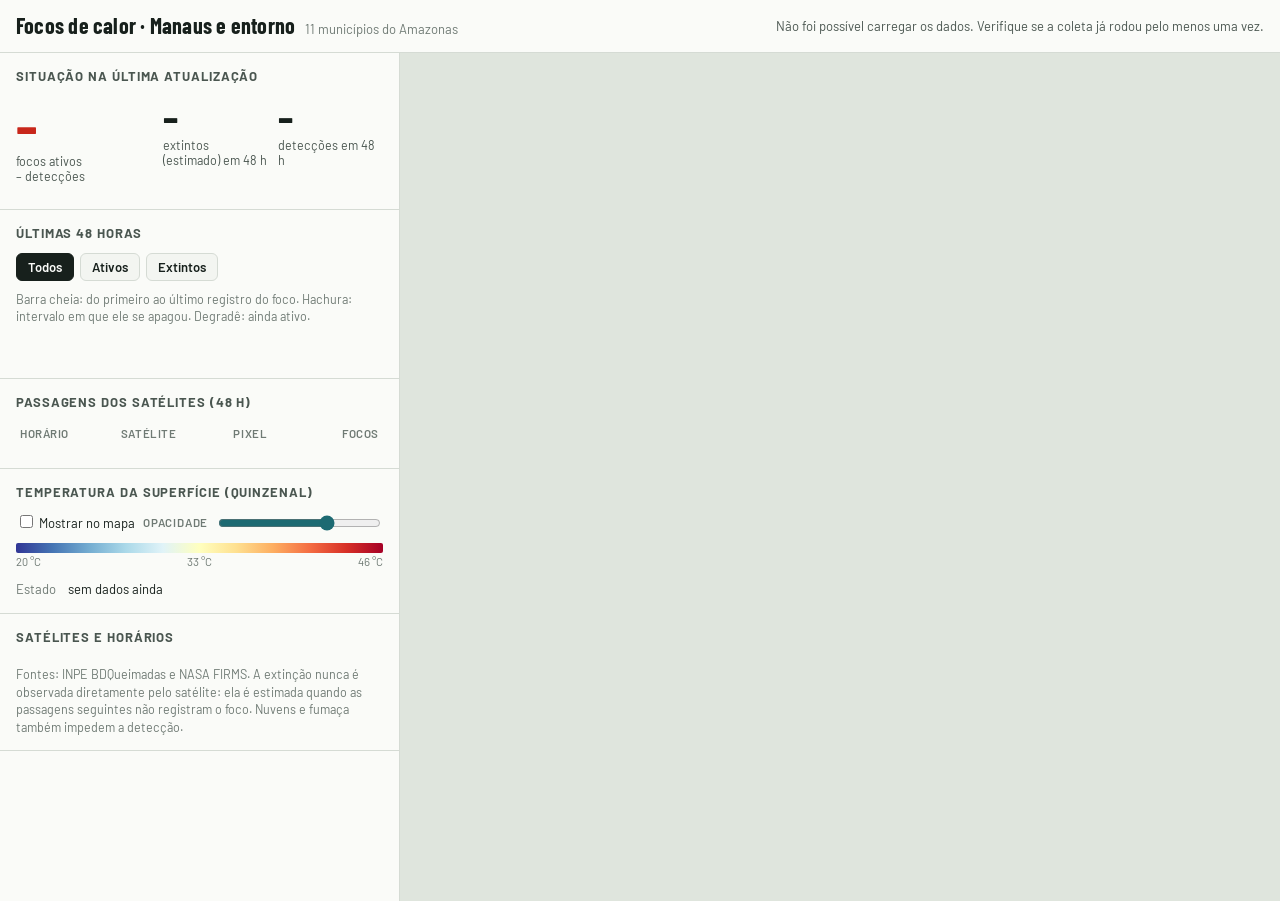
==== docs/index.html @ 89aef2ba "dados do site adicionados" ====
<!DOCTYPE html>
<html lang="pt-BR">
<head>
<meta charset="utf-8">
<meta name="viewport" content="width=device-width, initial-scale=1, viewport-fit=cover">
<title>Focos de Calor Manaus</title>
<meta name="description" content="Focos de calor ativos e das últimas 48 horas em Manaus e mais 10 municípios do Amazonas, com temperatura de superfície quinzenal.">
<link rel="preconnect" href="https://fonts.googleapis.com">
<link rel="preconnect" href="https://fonts.gstatic.com" crossorigin>
<link rel="stylesheet" href="https://fonts.googleapis.com/css2?family=Barlow:wght@400;500;600;700&family=Barlow+Condensed:wght@600;700&family=IBM+Plex+Mono:wght@400;500&display=swap">
<link rel="stylesheet" href="vendor/leaflet.css">
<link rel="stylesheet" href="style.css">
</head>
<body>
<header class="topo">
  <div class="marca">
    <h1>Focos de calor · Manaus e entorno</h1>
    <span>11 municípios do Amazonas</span>
  </div>
  <div class="atualiz" id="atualiz"><span>Carregando dados…</span></div>
</header>
<div class="aviso" id="aviso" hidden></div>

<main class="painel-app">
  <aside class="lateral">
    <section class="bloco" aria-labelledby="t-agora">
      <h2 id="t-agora">Situação na última atualização</h2>
      <div class="contadores">
        <div class="contador principal"><b id="n-ativos">–</b><small>focos ativos<br><span id="n-det-ativas">–</span> detecções</small></div>
        <div class="contador"><b id="n-extintos">–</b><small>extintos (estimado) em 48 h</small></div>
        <div class="contador"><b id="n-det">–</b><small>detecções em 48 h</small></div>
      </div>
      <div class="munis" id="munis"></div>
    </section>

    <section class="bloco" aria-labelledby="t-linha">
      <h2 id="t-linha">Últimas 48 horas</h2>
      <div class="filtros" role="group" aria-label="Filtrar focos">
        <button type="button" id="f-todos" data-filtro="todos" aria-pressed="true">Todos</button>
        <button type="button" id="f-ativos" data-filtro="ativo" aria-pressed="false">Ativos</button>
        <button type="button" id="f-extintos" data-filtro="extinto_estimado" aria-pressed="false">Extintos</button>
      </div>
      <p class="nota">Barra cheia: do primeiro ao último registro do foco. Hachura: intervalo em que ele se apagou. Degradê: ainda ativo.</p>
      <div class="eixo" id="eixo"></div>
      <div class="eventos" id="eventos"></div>
    </section>

    <section class="bloco" aria-labelledby="t-pass">
      <h2 id="t-pass">Passagens dos satélites (48 h)</h2>
      <div class="tabela-rolagem">
        <table class="passagens">
          <thead><tr><th>Horário</th><th>Satélite</th><th>Pixel</th><th>Focos</th></tr></thead>
          <tbody id="passagens"></tbody>
        </table>
      </div>
      <p class="nota" id="nota-goes"></p>
    </section>

    <section class="bloco" aria-labelledby="t-lst">
      <h2 id="t-lst">Temperatura da superfície (quinzenal)</h2>
      <div class="controle">
        <label><input type="checkbox" id="lst-ligado"> Mostrar no mapa</label>
        <label for="lst-opac" class="rotulo">Opacidade</label>
        <input type="range" id="lst-opac" min="0.2" max="1" step="0.05" value="0.75">
      </div>
      <div>
        <div class="gradiente"></div>
        <div class="escala" id="lst-escala"><span>20 °C</span><span>33 °C</span><span>46 °C</span></div>
      </div>
      <dl class="ficha" id="lst-ficha"><dt>Estado</dt><dd>sem dados ainda</dd></dl>
    </section>

    <section class="bloco" aria-labelledby="t-sat">
      <h2 id="t-sat">Satélites e horários</h2>
      <dl class="ficha" id="sat-ficha"></dl>
      <p class="nota">Fontes: INPE BDQueimadas e NASA FIRMS. A extinção nunca é observada diretamente pelo satélite: ela é estimada quando as passagens seguintes não registram o foco. Nuvens e fumaça também impedem a detecção.</p>
    </section>
  </aside>
  <div id="mapa" role="region" aria-label="Mapa dos focos"></div>
</main>

<script src="vendor/leaflet.js"></script>
<script src="comum.js"></script>
<script src="app.js"></script>
</body>
</html>
---- docs/vendor/leaflet.css ----
/* required styles */

.leaflet-pane,
.leaflet-tile,
.leaflet-marker-icon,
.leaflet-marker-shadow,
.leaflet-tile-container,
.leaflet-pane > svg,
.leaflet-pane > canvas,
.leaflet-zoom-box,
.leaflet-image-layer,
.leaflet-layer {
	position: absolute;
	left: 0;
	top: 0;
	}
.leaflet-container {
	overflow: hidden;
	}
.leaflet-tile,
.leaflet-marker-icon,
.leaflet-marker-shadow {
	-webkit-user-select: none;
	   -moz-user-select: none;
	        user-select: none;
	  -webkit-user-drag: none;
	}
/* Prevents IE11 from highlighting tiles in blue */
.leaflet-tile::selection {
	background: transparent;
}
/* Safari renders non-retina tile on retina better with this, but Chrome is worse */
.leaflet-safari .leaflet-tile {
	image-rendering: -webkit-optimize-contrast;
	}
/* hack that prevents hw layers "stretching" when loading new tiles */
.leaflet-safari .leaflet-tile-container {
	width: 1600px;
	height: 1600px;
	-webkit-transform-origin: 0 0;
	}
.leaflet-marker-icon,
.leaflet-marker-shadow {
	display: block;
	}
/* .leaflet-container svg: reset svg max-width decleration shipped in Joomla! (joomla.org) 3.x */
/* .leaflet-container img: map is broken in FF if you have max-width: 100% on tiles */
.leaflet-container .leaflet-overlay-pane svg {
	max-width: none !important;
	max-height: none !important;
	}
.leaflet-container .leaflet-marker-pane img,
.leaflet-container .leaflet-shadow-pane img,
.leaflet-container .leaflet-tile-pane img,
.leaflet-container img.leaflet-image-layer,
.leaflet-container .leaflet-tile {
	max-width: none !important;
	max-height: none !important;
	width: auto;
	padding: 0;
	}

.leaflet-container img.leaflet-tile {
	/* See: https://bugs.chromium.org/p/chromium/issues/detail?id=600120 */
	mix-blend-mode: plus-lighter;
}

.leaflet-container.leaflet-touch-zoom {
	-ms-touch-action: pan-x pan-y;
	touch-action: pan-x pan-y;
	}
.leaflet-container.leaflet-touch-drag {
	-ms-touch-action: pinch-zoom;
	/* Fallback for FF which doesn't support pinch-zoom */
	touch-action: none;
	touch-action: pinch-zoom;
}
.leaflet-container.leaflet-touch-drag.leaflet-touch-zoom {
	-ms-touch-action: none;
	touch-action: none;
}
.leaflet-container {
	-webkit-tap-highlight-color: transparent;
}
.leaflet-container a {
	-webkit-tap-highlight-color: rgba(51, 181, 229, 0.4);
}
.leaflet-tile {
	filter: inherit;
	visibility: hidden;
	}
.leaflet-tile-loaded {
	visibility: inherit;
	}
.leaflet-zoom-box {
	width: 0;
	height: 0;
	-moz-box-sizing: border-box;
	     box-sizing: border-box;
	z-index: 800;
	}
/* workaround for https://bugzilla.mozilla.org/show_bug.cgi?id=888319 */
.leaflet-overlay-pane svg {
	-moz-user-select: none;
	}

.leaflet-pane         { z-index: 400; }

.leaflet-tile-pane    { z-index: 200; }
.leaflet-overlay-pane { z-index: 400; }
.leaflet-shadow-pane  { z-index: 500; }
.leaflet-marker-pane  { z-index: 600; }
.leaflet-tooltip-pane   { z-index: 650; }
.leaflet-popup-pane   { z-index: 700; }

.leaflet-map-pane canvas { z-index: 100; }
.leaflet-map-pane svg    { z-index: 200; }

.leaflet-vml-shape {
	width: 1px;
	height: 1px;
	}
.lvml {
	behavior: url(#default#VML);
	display: inline-block;
	position: absolute;
	}


/* control positioning */

.leaflet-control {
	position: relative;
	z-index: 800;
	pointer-events: visiblePainted; /* IE 9-10 doesn't have auto */
	pointer-events: auto;
	}
.leaflet-top,
.leaflet-bottom {
	position: absolute;
	z-index: 1000;
	pointer-events: none;
	}
.leaflet-top {
	top: 0;
	}
.leaflet-right {
	right: 0;
	}
.leaflet-bottom {
	bottom: 0;
	}
.leaflet-left {
	left: 0;
	}
.leaflet-control {
	float: left;
	clear: both;
	}
.leaflet-right .leaflet-control {
	float: right;
	}
.leaflet-top .leaflet-control {
	margin-top: 10px;
	}
.leaflet-bottom .leaflet-control {
	margin-bottom: 10px;
	}
.leaflet-left .leaflet-control {
	margin-left: 10px;
	}
.leaflet-right .leaflet-control {
	margin-right: 10px;
	}


/* zoom and fade animations */

.leaflet-fade-anim .leaflet-popup {
	opacity: 0;
	-webkit-transition: opacity 0.2s linear;
	   -moz-transition: opacity 0.2s linear;
	        transition: opacity 0.2s linear;
	}
.leaflet-fade-anim .leaflet-map-pane .leaflet-popup {
	opacity: 1;
	}
.leaflet-zoom-animated {
	-webkit-transform-origin: 0 0;
	    -ms-transform-origin: 0 0;
	        transform-origin: 0 0;
	}
svg.leaflet-zoom-animated {
	will-change: transform;
}

.leaflet-zoom-anim .leaflet-zoom-animated {
	-webkit-transition: -webkit-transform 0.25s cubic-bezier(0,0,0.25,1);
	   -moz-transition:    -moz-transform 0.25s cubic-bezier(0,0,0.25,1);
	        transition:         transform 0.25s cubic-bezier(0,0,0.25,1);
	}
.leaflet-zoom-anim .leaflet-tile,
.leaflet-pan-anim .leaflet-tile {
	-webkit-transition: none;
	   -moz-transition: none;
	        transition: none;
	}

.leaflet-zoom-anim .leaflet-zoom-hide {
	visibility: hidden;
	}


/* cursors */

.leaflet-interactive {
	cursor: pointer;
	}
.leaflet-grab {
	cursor: -webkit-grab;
	cursor:    -moz-grab;
	cursor:         grab;
	}
.leaflet-crosshair,
.leaflet-crosshair .leaflet-interactive {
	cursor: crosshair;
	}
.leaflet-popup-pane,
.leaflet-control {
	cursor: auto;
	}
.leaflet-dragging .leaflet-grab,
.leaflet-dragging .leaflet-grab .leaflet-interactive,
.leaflet-dragging .leaflet-marker-draggable {
	cursor: move;
	cursor: -webkit-grabbing;
	cursor:    -moz-grabbing;
	cursor:         grabbing;
	}

/* marker & overlays interactivity */
.leaflet-marker-icon,
.leaflet-marker-shadow,
.leaflet-image-layer,
.leaflet-pane > svg path,
.leaflet-tile-container {
	pointer-events: none;
	}

.leaflet-marker-icon.leaflet-interactive,
.leaflet-image-layer.leaflet-interactive,
.leaflet-pane > svg path.leaflet-interactive,
svg.leaflet-image-layer.leaflet-interactive path {
	pointer-events: visiblePainted; /* IE 9-10 doesn't have auto */
	pointer-events: auto;
	}

/* visual tweaks */

.leaflet-container {
	background: #ddd;
	outline-offset: 1px;
	}
.leaflet-container a {
	color: #0078A8;
	}
.leaflet-zoom-box {
	border: 2px dotted #38f;
	background: rgba(255,255,255,0.5);
	}


/* general typography */
.leaflet-container {
	font-family: "Helvetica Neue", Arial, Helvetica, sans-serif;
	font-size: 12px;
	font-size: 0.75rem;
	line-height: 1.5;
	}


/* general toolbar styles */

.leaflet-bar {
	box-shadow: 0 1px 5px rgba(0,0,0,0.65);
	border-radius: 4px;
	}
.leaflet-bar a {
	background-color: #fff;
	border-bottom: 1px solid #ccc;
	width: 26px;
	height: 26px;
	line-height: 26px;
	display: block;
	text-align: center;
	text-decoration: none;
	color: black;
	}
.leaflet-bar a,
.leaflet-control-layers-toggle {
	background-position: 50% 50%;
	background-repeat: no-repeat;
	display: block;
	}
.leaflet-bar a:hover,
.leaflet-bar a:focus {
	background-color: #f4f4f4;
	}
.leaflet-bar a:first-child {
	border-top-left-radius: 4px;
	border-top-right-radius: 4px;
	}
.leaflet-bar a:last-child {
	border-bottom-left-radius: 4px;
	border-bottom-right-radius: 4px;
	border-bottom: none;
	}
.leaflet-bar a.leaflet-disabled {
	cursor: default;
	background-color: #f4f4f4;
	color: #bbb;
	}

.leaflet-touch .leaflet-bar a {
	width: 30px;
	height: 30px;
	line-height: 30px;
	}
.leaflet-touch .leaflet-bar a:first-child {
	border-top-left-radius: 2px;
	border-top-right-radius: 2px;
	}
.leaflet-touch .leaflet-bar a:last-child {
	border-bottom-left-radius: 2px;
	border-bottom-right-radius: 2px;
	}

/* zoom control */

.leaflet-control-zoom-in,
.leaflet-control-zoom-out {
	font: bold 18px 'Lucida Console', Monaco, monospace;
	text-indent: 1px;
	}

.leaflet-touch .leaflet-control-zoom-in, .leaflet-touch .leaflet-control-zoom-out  {
	font-size: 22px;
	}


/* layers control */

.leaflet-control-layers {
	box-shadow: 0 1px 5px rgba(0,0,0,0.4);
	background: #fff;
	border-radius: 5px;
	}
.leaflet-control-layers-toggle {
	background-image: url(images/layers.png);
	width: 36px;
	height: 36px;
	}
.leaflet-retina .leaflet-control-layers-toggle {
	background-image: url(images/layers-2x.png);
	background-size: 26px 26px;
	}
.leaflet-touch .leaflet-control-layers-toggle {
	width: 44px;
	height: 44px;
	}
.leaflet-control-layers .leaflet-control-layers-list,
.leaflet-control-layers-expanded .leaflet-control-layers-toggle {
	display: none;
	}
.leaflet-control-layers-expanded .leaflet-control-layers-list {
	display: block;
	position: relative;
	}
.leaflet-control-layers-expanded {
	padding: 6px 10px 6px 6px;
	color: #333;
	background: #fff;
	}
.leaflet-control-layers-scrollbar {
	overflow-y: scroll;
	overflow-x: hidden;
	padding-right: 5px;
	}
.leaflet-control-layers-selector {
	margin-top: 2px;
	position: relative;
	top: 1px;
	}
.leaflet-control-layers label {
	display: block;
	font-size: 13px;
	font-size: 1.08333em;
	}
.leaflet-control-layers-separator {
	height: 0;
	border-top: 1px solid #ddd;
	margin: 5px -10px 5px -6px;
	}

/* Default icon URLs */
.leaflet-default-icon-path { /* used only in path-guessing heuristic, see L.Icon.Default */
	background-image: url(images/marker-icon.png);
	}


/* attribution and scale controls */

.leaflet-container .leaflet-control-attribution {
	background: #fff;
	background: rgba(255, 255, 255, 0.8);
	margin: 0;
	}
.leaflet-control-attribution,
.leaflet-control-scale-line {
	padding: 0 5px;
	color: #333;
	line-height: 1.4;
	}
.leaflet-control-attribution a {
	text-decoration: none;
	}
.leaflet-control-attribution a:hover,
.leaflet-control-attribution a:focus {
	text-decoration: underline;
	}
.leaflet-attribution-flag {
	display: inline !important;
	vertical-align: baseline !important;
	width: 1em;
	height: 0.6669em;
	}
.leaflet-left .leaflet-control-scale {
	margin-left: 5px;
	}
.leaflet-bottom .leaflet-control-scale {
	margin-bottom: 5px;
	}
.leaflet-control-scale-line {
	border: 2px solid #777;
	border-top: none;
	line-height: 1.1;
	padding: 2px 5px 1px;
	white-space: nowrap;
	-moz-box-sizing: border-box;
	     box-sizing: border-box;
	background: rgba(255, 255, 255, 0.8);
	text-shadow: 1px 1px #fff;
	}
.leaflet-control-scale-line:not(:first-child) {
	border-top: 2px solid #777;
	border-bottom: none;
	margin-top: -2px;
	}
.leaflet-control-scale-line:not(:first-child):not(:last-child) {
	border-bottom: 2px solid #777;
	}

.leaflet-touch .leaflet-control-attribution,
.leaflet-touch .leaflet-control-layers,
.leaflet-touch .leaflet-bar {
	box-shadow: none;
	}
.leaflet-touch .leaflet-control-layers,
.leaflet-touch .leaflet-bar {
	border: 2px solid rgba(0,0,0,0.2);
	background-clip: padding-box;
	}


/* popup */

.leaflet-popup {
	position: absolute;
	text-align: center;
	margin-bottom: 20px;
	}
.leaflet-popup-content-wrapper {
	padding: 1px;
	text-align: left;
	border-radius: 12px;
	}
.leaflet-popup-content {
	margin: 13px 24px 13px 20px;
	line-height: 1.3;
	font-size: 13px;
	font-size: 1.08333em;
	min-height: 1px;
	}
.leaflet-popup-content p {
	margin: 17px 0;
	margin: 1.3em 0;
	}
.leaflet-popup-tip-container {
	width: 40px;
	height: 20px;
	position: absolute;
	left: 50%;
	margin-top: -1px;
	margin-left: -20px;
	overflow: hidden;
	pointer-events: none;
	}
.leaflet-popup-tip {
	width: 17px;
	height: 17px;
	padding: 1px;

	margin: -10px auto 0;
	pointer-events: auto;

	-webkit-transform: rotate(45deg);
	   -moz-transform: rotate(45deg);
	    -ms-transform: rotate(45deg);
	        transform: rotate(45deg);
	}
.leaflet-popup-content-wrapper,
.leaflet-popup-tip {
	background: white;
	color: #333;
	box-shadow: 0 3px 14px rgba(0,0,0,0.4);
	}
.leaflet-container a.leaflet-popup-close-button {
	position: absolute;
	top: 0;
	right: 0;
	border: none;
	text-align: center;
	width: 24px;
	height: 24px;
	font: 16px/24px Tahoma, Verdana, sans-serif;
	color: #757575;
	text-decoration: none;
	background: transparent;
	}
.leaflet-container a.leaflet-popup-close-button:hover,
.leaflet-container a.leaflet-popup-close-button:focus {
	color: #585858;
	}
.leaflet-popup-scrolled {
	overflow: auto;
	}

.leaflet-oldie .leaflet-popup-content-wrapper {
	-ms-zoom: 1;
	}
.leaflet-oldie .leaflet-popup-tip {
	width: 24px;
	margin: 0 auto;

	-ms-filter: "progid:DXImageTransform.Microsoft.Matrix(M11=0.70710678, M12=0.70710678, M21=-0.70710678, M22=0.70710678)";
	filter: progid:DXImageTransform.Microsoft.Matrix(M11=0.70710678, M12=0.70710678, M21=-0.70710678, M22=0.70710678);
	}

.leaflet-oldie .leaflet-control-zoom,
.leaflet-oldie .leaflet-control-layers,
.leaflet-oldie .leaflet-popup-content-wrapper,
.leaflet-oldie .leaflet-popup-tip {
	border: 1px solid #999;
	}


/* div icon */

.leaflet-div-icon {
	background: #fff;
	border: 1px solid #666;
	}


/* Tooltip */
/* Base styles for the element that has a tooltip */
.leaflet-tooltip {
	position: absolute;
	padding: 6px;
	background-color: #fff;
	border: 1px solid #fff;
	border-radius: 3px;
	color: #222;
	white-space: nowrap;
	-webkit-user-select: none;
	-moz-user-select: none;
	-ms-user-select: none;
	user-select: none;
	pointer-events: none;
	box-shadow: 0 1px 3px rgba(0,0,0,0.4);
	}
.leaflet-tooltip.leaflet-interactive {
	cursor: pointer;
	pointer-events: auto;
	}
.leaflet-tooltip-top:before,
.leaflet-tooltip-bottom:before,
.leaflet-tooltip-left:before,
.leaflet-tooltip-right:before {
	position: absolute;
	pointer-events: none;
	border: 6px solid transparent;
	background: transparent;
	content: "";
	}

/* Directions */

.leaflet-tooltip-bottom {
	margin-top: 6px;
}
.leaflet-tooltip-top {
	margin-top: -6px;
}
.leaflet-tooltip-bottom:before,
.leaflet-tooltip-top:before {
	left: 50%;
	margin-left: -6px;
	}
.leaflet-tooltip-top:before {
	bottom: 0;
	margin-bottom: -12px;
	border-top-color: #fff;
	}
.leaflet-tooltip-bottom:before {
	top: 0;
	margin-top: -12px;
	margin-left: -6px;
	border-bottom-color: #fff;
	}
.leaflet-tooltip-left {
	margin-left: -6px;
}
.leaflet-tooltip-right {
	margin-left: 6px;
}
.leaflet-tooltip-left:before,
.leaflet-tooltip-right:before {
	top: 50%;
	margin-top: -6px;
	}
.leaflet-tooltip-left:before {
	right: 0;
	margin-right: -12px;
	border-left-color: #fff;
	}
.leaflet-tooltip-right:before {
	left: 0;
	margin-left: -12px;
	border-right-color: #fff;
	}

/* Printing */

@media print {
	/* Prevent printers from removing background-images of controls. */
	.leaflet-control {
		-webkit-print-color-adjust: exact;
		print-color-adjust: exact;
		}
	}
---- docs/style.css ----
:root {
  --chao: #eef1ec;
  --papel: #fafbf8;
  --papel-2: #f3f5f1;
  --tinta: #17201c;
  --tinta-2: #4a5650;
  --tinta-3: #6f7a74;
  --linha: #d5dbd4;
  --acento: #1d6a72;
  --acento-suave: #d9ebec;
  --f0: #c8271b;
  --f1: #ea6a2c;
  --f2: #e9a23b;
  --f3: #8a7566;
  --ok: #2e7d4f;
  --aviso-fundo: #fff4d6;
  --aviso-tinta: #6b4a00;
  --mapa-fundo: #dfe5dd;
  --sombra: 0 1px 2px rgba(20, 30, 25, .08), 0 4px 14px rgba(20, 30, 25, .08);
  --fonte: "Barlow", "Segoe UI", system-ui, sans-serif;
  --fonte-num: "Barlow Condensed", "Arial Narrow", "Barlow", sans-serif;
  --fonte-mono: "IBM Plex Mono", ui-monospace, "SFMono-Regular", Menlo, monospace;
}
@media (prefers-color-scheme: dark) {
  :root:not([data-theme="light"]) {
    color-scheme: dark;
    --chao: #111715; --papel: #19211e; --papel-2: #1f2925; --tinta: #e7ece8; --tinta-2: #a9b5ae;
    --tinta-3: #85918a; --linha: #2e3a35; --acento: #62b8c0; --acento-suave: #1d3538;
    --f0: #ff5a45; --f1: #ff8a4c; --f2: #f5bd5c; --f3: #a89384; --ok: #5cc38a;
    --aviso-fundo: #3a2f12; --aviso-tinta: #f3d58a; --mapa-fundo: #1c2421;
    --sombra: 0 1px 2px rgba(0, 0, 0, .4), 0 6px 18px rgba(0, 0, 0, .35);
  }
}
:root[data-theme="dark"] {
  color-scheme: dark;
  --chao: #111715; --papel: #19211e; --papel-2: #1f2925; --tinta: #e7ece8; --tinta-2: #a9b5ae;
  --tinta-3: #85918a; --linha: #2e3a35; --acento: #62b8c0; --acento-suave: #1d3538;
  --f0: #ff5a45; --f1: #ff8a4c; --f2: #f5bd5c; --f3: #a89384; --ok: #5cc38a;
  --aviso-fundo: #3a2f12; --aviso-tinta: #f3d58a; --mapa-fundo: #1c2421;
  --sombra: 0 1px 2px rgba(0, 0, 0, .4), 0 6px 18px rgba(0, 0, 0, .35);
}

* { box-sizing: border-box; }
html, body { height: 100%; }
body {
  margin: 0; background: var(--chao); color: var(--tinta);
  font: 15px/1.45 var(--fonte); -webkit-font-smoothing: antialiased;
}
a { color: var(--acento); }
a:focus-visible, button:focus-visible, input:focus-visible, select:focus-visible { outline: 2px solid var(--acento); outline-offset: 2px; }
h1, h2, h3 { text-wrap: balance; margin: 0; }
.num { font-family: var(--fonte-num); font-variant-numeric: tabular-nums; }
.mono { font-family: var(--fonte-mono); font-size: .86em; font-variant-numeric: tabular-nums; }
.rotulo { font-size: 11.5px; letter-spacing: .07em; text-transform: uppercase; color: var(--tinta-3); font-weight: 600; }

/* ---------- barra superior ---------- */
.topo {
  display: flex; flex-wrap: wrap; align-items: center; gap: 8px 18px;
  padding: 10px 16px; background: var(--papel); border-bottom: 1px solid var(--linha);
}
.marca { display: flex; align-items: baseline; gap: 10px; flex-wrap: wrap; }
.marca h1 { font-family: var(--fonte-num); font-weight: 700; font-size: 22px; letter-spacing: .01em; }
.marca span { color: var(--tinta-3); font-size: 13px; }
.atualiz { display: flex; gap: 6px; flex-wrap: wrap; align-items: center; margin-left: auto; font-size: 13px; color: var(--tinta-2); }
.chip { display: inline-flex; align-items: center; gap: 5px; padding: 2px 9px; border-radius: 999px; border: 1px solid var(--linha); background: var(--papel-2); font-size: 12.5px; white-space: nowrap; }
.chip.atual { background: var(--acento-suave); border-color: var(--acento); color: var(--tinta); font-weight: 600; }
.aviso { padding: 8px 16px; background: var(--aviso-fundo); color: var(--aviso-tinta); font-size: 13.5px; border-bottom: 1px solid var(--linha); }

/* ---------- layout principal ---------- */
.painel-app { display: grid; grid-template-columns: minmax(330px, 400px) 1fr; height: calc(100% - 52px); min-height: 520px; }
.lateral { overflow-y: auto; background: var(--papel); border-right: 1px solid var(--linha); display: flex; flex-direction: column; }
.bloco { padding: 14px 16px; border-bottom: 1px solid var(--linha); display: flex; flex-direction: column; gap: 10px; }
.bloco h2 { font-size: 13px; letter-spacing: .07em; text-transform: uppercase; color: var(--tinta-2); font-weight: 700; }
#mapa { height: 100%; background: var(--mapa-fundo); }

/* contadores */
.contadores { display: grid; grid-template-columns: 1.3fr 1fr 1fr; gap: 10px; }
.contador { display: flex; flex-direction: column; gap: 2px; }
.contador b { font-family: var(--fonte-num); font-size: 40px; line-height: 1; font-weight: 700; font-variant-numeric: tabular-nums; }
.contador.principal b { font-size: 56px; color: var(--f0); }
.contador small { font-size: 12.5px; color: var(--tinta-2); line-height: 1.25; }
.munis { display: flex; flex-direction: column; gap: 4px; }
.muni { display: grid; grid-template-columns: 130px 1fr 34px; align-items: center; gap: 8px; font-size: 13px; }
.muni .barra { height: 8px; background: var(--papel-2); border-radius: 2px; overflow: hidden; }
.muni .barra i { display: block; height: 100%; background: var(--f0); }
.muni .barra i.ext { background: var(--f3); }
.muni span:last-child { text-align: right; font-family: var(--fonte-num); font-size: 15px; font-variant-numeric: tabular-nums; }

/* filtros */
.filtros { display: flex; gap: 6px; flex-wrap: wrap; }
.filtros button {
  font: 600 13px var(--fonte); padding: 5px 11px; border-radius: 6px; border: 1px solid var(--linha);
  background: var(--papel-2); color: var(--tinta); cursor: pointer;
}
.filtros button[aria-pressed="true"] { background: var(--tinta); color: var(--papel); border-color: var(--tinta); }

/* linha do tempo 48 h */
.eixo { position: relative; height: 18px; margin-left: 120px; font-size: 11px; color: var(--tinta-3); }
.eixo span { position: absolute; transform: translateX(-50%); white-space: nowrap; font-variant-numeric: tabular-nums; }
.eventos { display: flex; flex-direction: column; }
.evento {
  display: grid; grid-template-columns: 112px 1fr; gap: 8px; align-items: center; padding: 5px 0;
  border: 0; border-top: 1px solid var(--linha); background: none; color: inherit; text-align: left; cursor: pointer; font: inherit;
}
.evento:hover { background: var(--papel-2); }
.evento.sel { background: var(--acento-suave); }
.evento .nome { font-size: 13px; line-height: 1.2; }
.evento .nome small { display: block; color: var(--tinta-3); font-size: 11.5px; }
.trilho { position: relative; height: 16px; background:
  repeating-linear-gradient(to right, transparent 0, transparent calc(12.5% - 1px), var(--linha) calc(12.5% - 1px), var(--linha) 12.5%); }
.trilho .queima { position: absolute; top: 3px; height: 10px; border-radius: 2px; min-width: 3px; }
.trilho .apagou { position: absolute; top: 5px; height: 6px;
  background: repeating-linear-gradient(135deg, var(--f3) 0 2px, transparent 2px 5px); opacity: .9; }
.trilho .fim { position: absolute; top: 1px; width: 2px; height: 14px; background: var(--tinta-2); }
.trilho .segue { position: absolute; top: 3px; height: 10px; width: 10px; border-left: 2px solid transparent;
  background: linear-gradient(90deg, var(--f0), transparent); }
.agora { position: absolute; top: 0; bottom: 0; width: 1px; background: var(--acento); }
.vazio { color: var(--tinta-3); font-size: 13.5px; padding: 6px 0; }

/* passagens */
.passagens { width: 100%; border-collapse: collapse; font-size: 13px; }
.passagens th { text-align: left; font-weight: 600; color: var(--tinta-3); font-size: 11.5px; letter-spacing: .05em; text-transform: uppercase; padding: 3px 4px; }
.passagens td { padding: 4px; border-top: 1px solid var(--linha); font-variant-numeric: tabular-nums; }
.passagens td:last-child, .passagens th:last-child { text-align: right; }
.tabela-rolagem { overflow-x: auto; max-height: 260px; overflow-y: auto; }

/* temperatura */
.gradiente { height: 10px; border-radius: 2px; background: linear-gradient(90deg, #313695, #4575b4, #74add1, #abd9e9, #e0f3f8, #ffffbf, #fee090, #fdae61, #f46d43, #d73027, #a50026); }
.escala { display: flex; justify-content: space-between; font-size: 11.5px; color: var(--tinta-3); font-variant-numeric: tabular-nums; }
.ficha { display: grid; grid-template-columns: auto 1fr; gap: 3px 12px; font-size: 13px; margin: 0; }
.ficha dt { color: var(--tinta-3); }
.ficha dd { margin: 0; }
.controle { display: flex; align-items: center; gap: 8px; font-size: 13px; flex-wrap: wrap; }
.controle input[type="range"] { flex: 1; min-width: 100px; accent-color: var(--acento); }
.nota { font-size: 12.5px; color: var(--tinta-3); line-height: 1.4; margin: 0; }

/* legenda no mapa */
.legenda { background: var(--papel); color: var(--tinta); padding: 10px 12px; border-radius: 8px; box-shadow: var(--sombra); font: 12.5px/1.35 var(--fonte); display: flex; flex-direction: column; gap: 6px; max-width: 220px; }
.legenda .linha { display: flex; align-items: center; gap: 7px; }
.legenda i { display: inline-block; width: 14px; height: 10px; border-radius: 2px; flex: none; }
.legenda .borda { width: 18px; height: 11px; background: transparent; border: 2px solid var(--tinta-2); }
.legenda .borda.tracejada { border-style: dashed; }
.legenda .rotulo { font-size: 10.5px; }
.legenda details summary { cursor: pointer; font-weight: 600; list-style: none; }
.legenda details summary::-webkit-details-marker { display: none; }
.legenda details[open] summary { margin-bottom: 6px; }

/* popup */
.leaflet-popup-content-wrapper { background: var(--papel); color: var(--tinta); border-radius: 8px; box-shadow: var(--sombra); }
.leaflet-popup-tip { background: var(--papel); }
.leaflet-container a.leaflet-popup-close-button { color: var(--tinta-3); }
.leaflet-popup-content { margin: 12px 14px; font: 13.5px/1.4 var(--fonte); min-width: 230px; }
.pop h3 { font-family: var(--fonte-num); font-size: 21px; font-weight: 700; margin-bottom: 2px; }
.pop .estado { display: inline-flex; align-items: center; gap: 6px; font-weight: 600; font-size: 12.5px; padding: 1px 8px; border-radius: 999px; margin-bottom: 8px; }
.estado.ativo { background: color-mix(in srgb, var(--f0) 16%, transparent); color: var(--f0); }
.estado.extinto_estimado { background: color-mix(in srgb, var(--f3) 20%, transparent); color: var(--tinta-2); }
.estado .ponto { width: 7px; height: 7px; border-radius: 50%; background: currentColor; }
.pop dl { display: grid; grid-template-columns: auto 1fr; gap: 3px 10px; margin: 0 0 10px; }
.pop dt { color: var(--tinta-3); }
.pop dd { margin: 0; font-variant-numeric: tabular-nums; }
.pop .abrir { display: inline-flex; gap: 6px; align-items: center; font-weight: 600; text-decoration: none; padding: 6px 10px; border: 1px solid var(--acento); border-radius: 6px; }
.pop .abrir:hover { background: var(--acento-suave); }
.leaflet-control-layers, .leaflet-bar a { background: var(--papel); color: var(--tinta); }
.leaflet-control-attribution { background: color-mix(in srgb, var(--papel) 80%, transparent) !important; color: var(--tinta-3); }
.leaflet-control-attribution a { color: var(--tinta-2); }
path.pulso { animation: pulso 2.4s ease-in-out infinite; }
@keyframes pulso { 0%, 100% { stroke-opacity: .9; stroke-width: 2; } 50% { stroke-opacity: .25; stroke-width: 7; } }
@media (prefers-reduced-motion: reduce) { path.pulso { animation: none; } }

/* ---------- celular ---------- */
@media (max-width: 820px) {
  html, body { height: auto; }
  .painel-app { display: flex; flex-direction: column-reverse; height: auto; }
  #mapa { height: 62vh; min-height: 360px; }
  .lateral { border-right: 0; overflow: visible; }
  .atualiz { margin-left: 0; }
  .muni { grid-template-columns: 110px 1fr 30px; }
  .eixo { margin-left: 100px; }
  .evento { grid-template-columns: 92px 1fr; }
}

/* ---------- página de detalhes ---------- */
.pagina { max-width: 1080px; margin: 0 auto; padding-block: 20px 40px; padding-inline: 16px; display: flex; flex-direction: column; gap: 18px; }
.cabecalho { display: flex; flex-direction: column; gap: 6px; }
.cabecalho h1 { font-family: var(--fonte-num); font-size: 34px; font-weight: 700; line-height: 1.05; }
.grade-cartoes { display: grid; grid-template-columns: repeat(auto-fit, minmax(260px, 1fr)); gap: 14px; }
.cartao { background: var(--papel); border: 1px solid var(--linha); border-radius: 8px; padding: 14px 16px; display: flex; flex-direction: column; gap: 10px; }
.cartao h2 { font-size: 13px; letter-spacing: .07em; text-transform: uppercase; color: var(--tinta-2); font-weight: 700; }
.tabela { width: 100%; border-collapse: collapse; font-size: 13px; white-space: nowrap; }
.tabela th { text-align: left; font-size: 11px; letter-spacing: .05em; text-transform: uppercase; color: var(--tinta-3); padding: 6px 8px; border-bottom: 1px solid var(--linha); position: sticky; top: 0; background: var(--papel); }
.tabela td { padding: 5px 8px; border-bottom: 1px solid var(--linha); font-variant-numeric: tabular-nums; }
.tabela td.n { text-align: right; }
.caixa-rolagem { overflow: auto; max-height: 520px; border: 1px solid var(--linha); border-radius: 8px; background: var(--papel); }
.grafico svg { width: 100%; height: auto; display: block; }
.grafico text { fill: var(--tinta-3); font: 11px var(--fonte); }
.grafico .grade-linha { stroke: var(--linha); }
.cartao .ficha { grid-template-columns: minmax(110px, 44%) 1fr; }
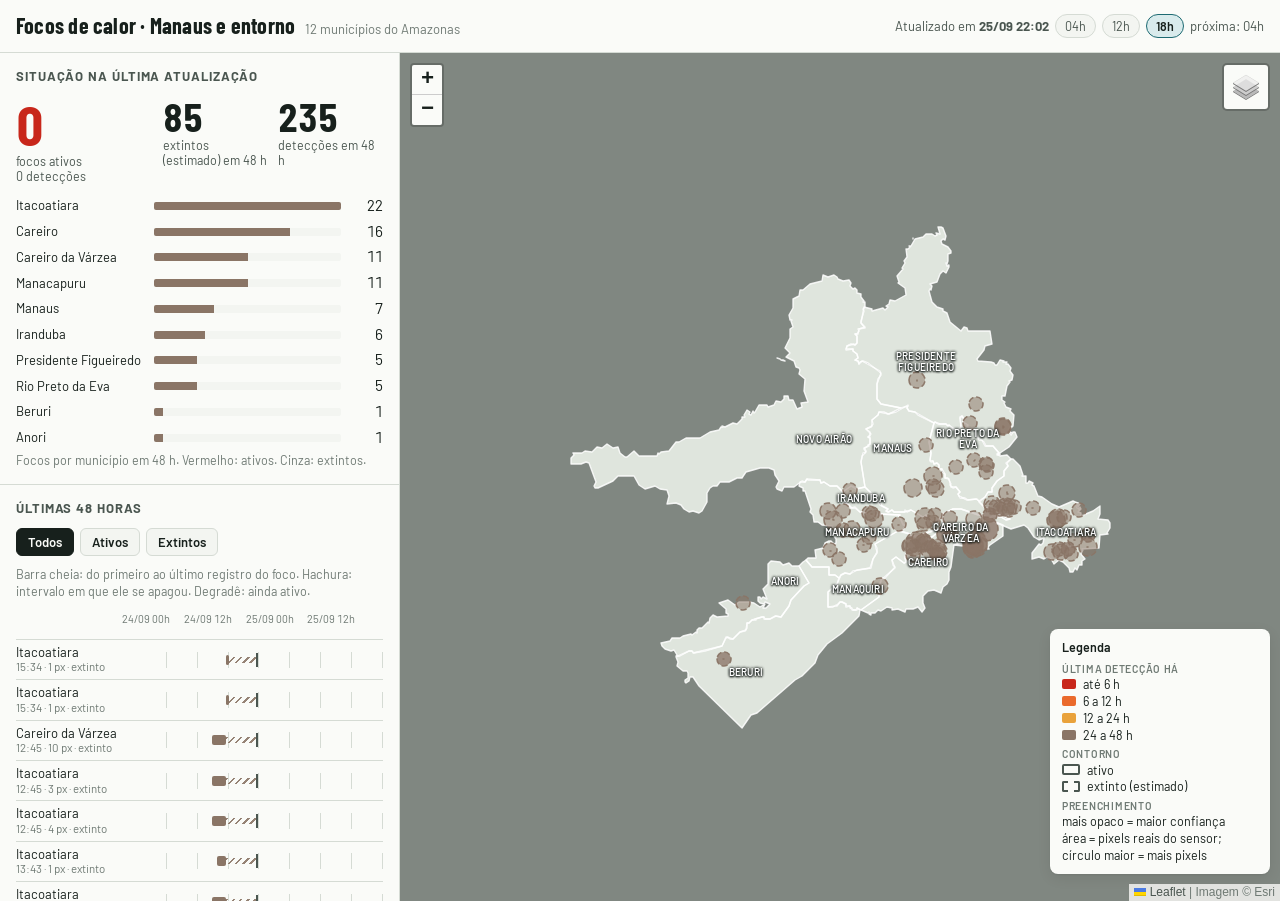
==== commit 4c1b8643: "Add files via upload" ====
--- a/docs/index.html
+++ b/docs/index.html
@@ -4,7 +4,7 @@
 <meta charset="utf-8">
 <meta name="viewport" content="width=device-width, initial-scale=1, viewport-fit=cover">
 <title>Focos de Calor Manaus</title>
-<meta name="description" content="Focos de calor ativos e das últimas 48 horas em Manaus e mais 10 municípios do Amazonas, com temperatura de superfície quinzenal.">
+<meta name="description" content="Focos de calor ativos e das últimas 48 horas em Manaus e mais 11 municípios do Amazonas, com temperatura de superfície quinzenal.">
 <link rel="preconnect" href="https://fonts.googleapis.com">
 <link rel="preconnect" href="https://fonts.gstatic.com" crossorigin>
 <link rel="stylesheet" href="https://fonts.googleapis.com/css2?family=Barlow:wght@400;500;600;700&family=Barlow+Condensed:wght@600;700&family=IBM+Plex+Mono:wght@400;500&display=swap">
@@ -15,7 +15,7 @@
 <header class="topo">
   <div class="marca">
     <h1>Focos de calor · Manaus e entorno</h1>
-    <span>11 municípios do Amazonas</span>
+    <span>12 municípios do Amazonas</span>
   </div>
   <div class="atualiz" id="atualiz"><span>Carregando dados…</span></div>
 </header>
--- a/docs/style.css
+++ b/docs/style.css
@@ -195,3 +195,12 @@
 .grafico text { fill: var(--tinta-3); font: 11px var(--fonte); }
 .grafico .grade-linha { stroke: var(--linha); }
 .cartao .ficha { grid-template-columns: minmax(110px, 44%) 1fr; }
+
+/* nomes dos municípios no mapa (sempre claros com contorno escuro, pois ficam sobre imagem de satélite) */
+.nome-municipio { background: none; border: 0; }
+.nome-municipio span {
+  display: block; transform: translate(-50%, -50%); white-space: nowrap; pointer-events: none;
+  font: 600 13px/1 var(--fonte); letter-spacing: .04em; text-transform: uppercase; color: #fff;
+  text-shadow: 0 0 3px #0b120f, 0 0 3px #0b120f, 0 1px 2px #0b120f;
+}
+.nomes-pequenos .nome-municipio span { font-size: 10px; letter-spacing: .02em; white-space: normal; width: 7.5em; text-align: center; line-height: 1.15; }
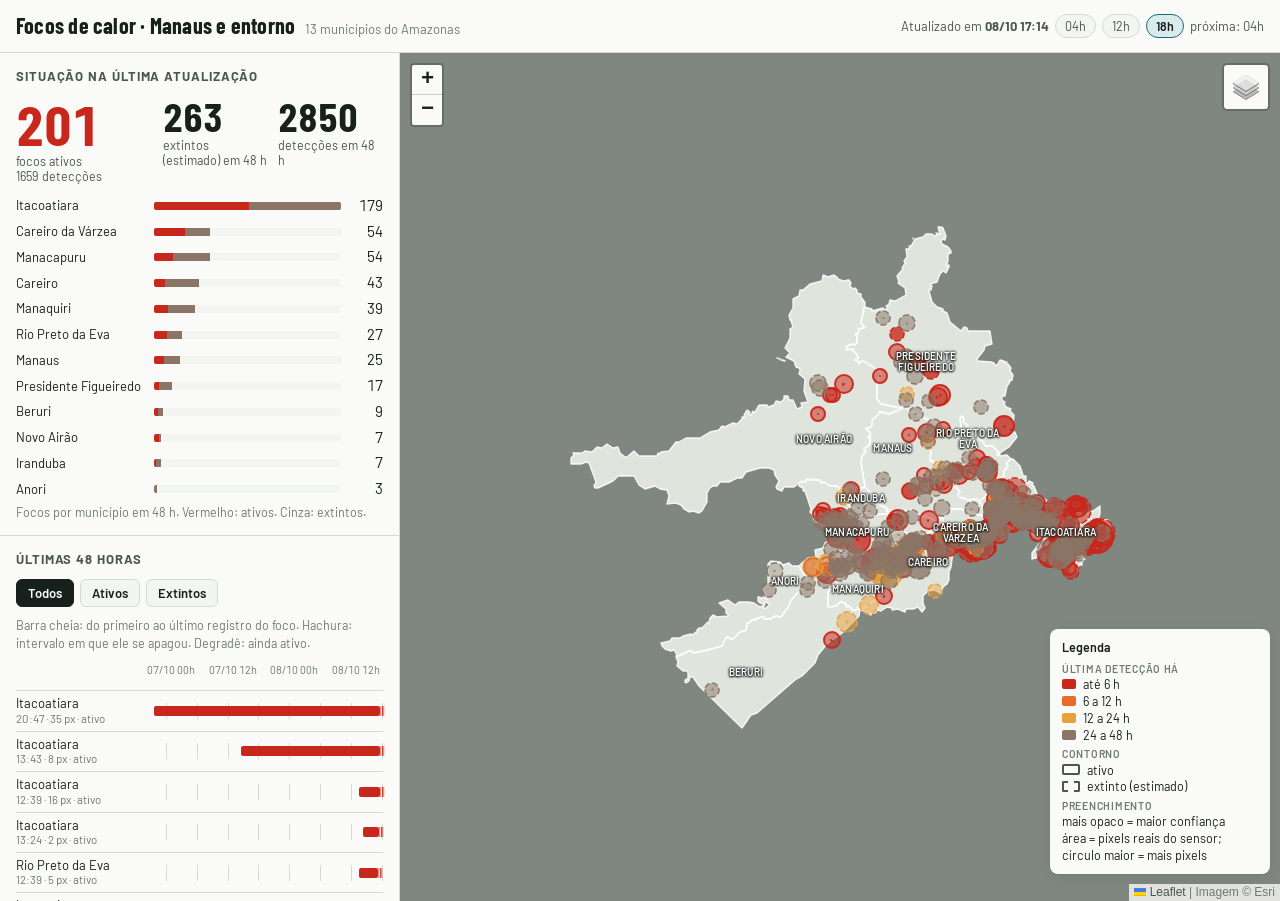
==== commit 7f57ef79: "Add files via upload" ====
--- a/docs/index.html
+++ b/docs/index.html
@@ -4,7 +4,7 @@
 <meta charset="utf-8">
 <meta name="viewport" content="width=device-width, initial-scale=1, viewport-fit=cover">
 <title>Focos de Calor Manaus</title>
-<meta name="description" content="Focos de calor ativos e das últimas 48 horas em Manaus e mais 11 municípios do Amazonas, com temperatura de superfície quinzenal.">
+<meta name="description" content="Focos de calor ativos e das últimas 48 horas em Manaus e mais 12 municípios do Amazonas, com temperatura de superfície quinzenal.">
 <link rel="preconnect" href="https://fonts.googleapis.com">
 <link rel="preconnect" href="https://fonts.gstatic.com" crossorigin>
 <link rel="stylesheet" href="https://fonts.googleapis.com/css2?family=Barlow:wght@400;500;600;700&family=Barlow+Condensed:wght@600;700&family=IBM+Plex+Mono:wght@400;500&display=swap">
@@ -15,7 +15,7 @@
 <header class="topo">
   <div class="marca">
     <h1>Focos de calor · Manaus e entorno</h1>
-    <span>12 municípios do Amazonas</span>
+    <span>13 municípios do Amazonas</span>
   </div>
   <div class="atualiz" id="atualiz"><span>Carregando dados…</span></div>
 </header>
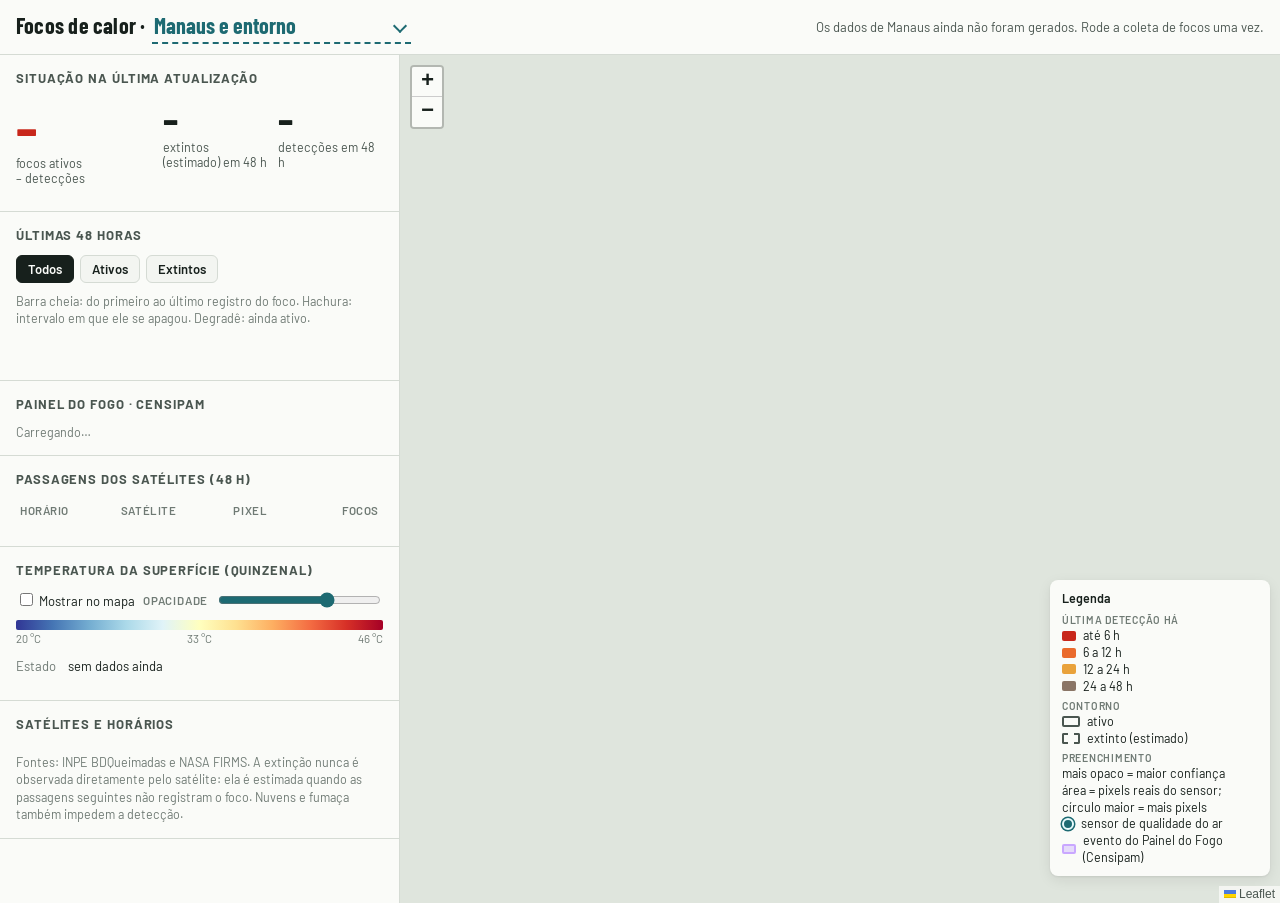
==== commit 257364a2: "Add files via upload" ====
--- a/docs/index.html
+++ b/docs/index.html
@@ -3,8 +3,8 @@
 <head>
 <meta charset="utf-8">
 <meta name="viewport" content="width=device-width, initial-scale=1, viewport-fit=cover">
-<title>Focos de Calor Manaus</title>
-<meta name="description" content="Focos de calor ativos e das últimas 48 horas em Manaus e mais 12 municípios do Amazonas, com temperatura de superfície quinzenal.">
+<title>Focos de Calor Amazonas</title>
+<meta name="description" content="Focos de calor ativos e das últimas 48 horas em seis regiões do Amazonas, centralizadas nos sensores de qualidade do ar, com temperatura de superfície quinzenal.">
 <link rel="preconnect" href="https://fonts.googleapis.com">
 <link rel="preconnect" href="https://fonts.gstatic.com" crossorigin>
 <link rel="stylesheet" href="https://fonts.googleapis.com/css2?family=Barlow:wght@400;500;600;700&family=Barlow+Condensed:wght@600;700&family=IBM+Plex+Mono:wght@400;500&display=swap">
@@ -14,8 +14,11 @@
 <body>
 <header class="topo">
   <div class="marca">
-    <h1>Focos de calor · Manaus e entorno</h1>
-    <span>13 municípios do Amazonas</span>
+    <h1><span>Focos de calor ·</span>
+      <label class="vh" for="regiao">Região monitorada</label>
+      <span class="seletor-regiao"><select id="regiao"></select></span>
+    </h1>
+    <span id="sub-regiao"></span>
   </div>
   <div class="atualiz" id="atualiz"><span>Carregando dados…</span></div>
 </header>
@@ -30,6 +33,7 @@
         <div class="contador"><b id="n-extintos">–</b><small>extintos (estimado) em 48 h</small></div>
         <div class="contador"><b id="n-det">–</b><small>detecções em 48 h</small></div>
       </div>
+      <div class="perto" id="perto-sensor" hidden aria-label="Focos ativos perto do sensor"></div>
       <div class="munis" id="munis"></div>
     </section>
 
@@ -43,6 +47,11 @@
       <p class="nota">Barra cheia: do primeiro ao último registro do foco. Hachura: intervalo em que ele se apagou. Degradê: ainda ativo.</p>
       <div class="eixo" id="eixo"></div>
       <div class="eventos" id="eventos"></div>
+    </section>
+
+    <section class="bloco" aria-labelledby="t-cens">
+      <h2 id="t-cens">Painel do Fogo · Censipam</h2>
+      <div id="cens"><p class="nota">Carregando…</p></div>
     </section>
 
     <section class="bloco" aria-labelledby="t-pass">
@@ -68,6 +77,7 @@
         <div class="escala" id="lst-escala"><span>20 °C</span><span>33 °C</span><span>46 °C</span></div>
       </div>
       <dl class="ficha" id="lst-ficha"><dt>Estado</dt><dd>sem dados ainda</dd></dl>
+      <p class="nota" id="lst-nota"></p>
     </section>
 
     <section class="bloco" aria-labelledby="t-sat">
@@ -81,6 +91,7 @@
 
 <script src="vendor/leaflet.js"></script>
 <script src="comum.js"></script>
+<script src="censipam.js"></script>
 <script src="app.js"></script>
 </body>
 </html>
--- a/docs/style.css
+++ b/docs/style.css
@@ -16,6 +16,7 @@
   --aviso-fundo: #fff4d6;
   --aviso-tinta: #6b4a00;
   --mapa-fundo: #dfe5dd;
+  --cens: #6a45c2;
   --sombra: 0 1px 2px rgba(20, 30, 25, .08), 0 4px 14px rgba(20, 30, 25, .08);
   --fonte: "Barlow", "Segoe UI", system-ui, sans-serif;
   --fonte-num: "Barlow Condensed", "Arial Narrow", "Barlow", sans-serif;
@@ -27,7 +28,7 @@
     --chao: #111715; --papel: #19211e; --papel-2: #1f2925; --tinta: #e7ece8; --tinta-2: #a9b5ae;
     --tinta-3: #85918a; --linha: #2e3a35; --acento: #62b8c0; --acento-suave: #1d3538;
     --f0: #ff5a45; --f1: #ff8a4c; --f2: #f5bd5c; --f3: #a89384; --ok: #5cc38a;
-    --aviso-fundo: #3a2f12; --aviso-tinta: #f3d58a; --mapa-fundo: #1c2421;
+    --aviso-fundo: #3a2f12; --aviso-tinta: #f3d58a; --mapa-fundo: #1c2421; --cens: #c3a6ff;
     --sombra: 0 1px 2px rgba(0, 0, 0, .4), 0 6px 18px rgba(0, 0, 0, .35);
   }
 }
@@ -36,7 +37,7 @@
   --chao: #111715; --papel: #19211e; --papel-2: #1f2925; --tinta: #e7ece8; --tinta-2: #a9b5ae;
   --tinta-3: #85918a; --linha: #2e3a35; --acento: #62b8c0; --acento-suave: #1d3538;
   --f0: #ff5a45; --f1: #ff8a4c; --f2: #f5bd5c; --f3: #a89384; --ok: #5cc38a;
-  --aviso-fundo: #3a2f12; --aviso-tinta: #f3d58a; --mapa-fundo: #1c2421;
+  --aviso-fundo: #3a2f12; --aviso-tinta: #f3d58a; --mapa-fundo: #1c2421; --cens: #c3a6ff;
   --sombra: 0 1px 2px rgba(0, 0, 0, .4), 0 6px 18px rgba(0, 0, 0, .35);
 }
 
@@ -60,7 +61,7 @@
 }
 .marca { display: flex; align-items: baseline; gap: 10px; flex-wrap: wrap; }
 .marca h1 { font-family: var(--fonte-num); font-weight: 700; font-size: 22px; letter-spacing: .01em; }
-.marca span { color: var(--tinta-3); font-size: 13px; }
+.marca > span { color: var(--tinta-3); font-size: 13px; }
 .atualiz { display: flex; gap: 6px; flex-wrap: wrap; align-items: center; margin-left: auto; font-size: 13px; color: var(--tinta-2); }
 .chip { display: inline-flex; align-items: center; gap: 5px; padding: 2px 9px; border-radius: 999px; border: 1px solid var(--linha); background: var(--papel-2); font-size: 12.5px; white-space: nowrap; }
 .chip.atual { background: var(--acento-suave); border-color: var(--acento); color: var(--tinta); font-weight: 600; }
@@ -204,3 +205,62 @@
   text-shadow: 0 0 3px #0b120f, 0 0 3px #0b120f, 0 1px 2px #0b120f;
 }
 .nomes-pequenos .nome-municipio span { font-size: 10px; letter-spacing: .02em; white-space: normal; width: 7.5em; text-align: center; line-height: 1.15; }
+
+/* ---------- seletor de região ---------- */
+.vh { position: absolute; width: 1px; height: 1px; overflow: hidden; clip: rect(0 0 0 0); white-space: nowrap; }
+.marca h1 { display: flex; align-items: baseline; gap: 6px; flex-wrap: wrap; }
+.seletor-regiao { position: relative; display: inline-flex; }
+.seletor-regiao select {
+  appearance: none; -webkit-appearance: none; font: inherit; color: var(--acento); background: transparent;
+  border: 0; border-bottom: 2px dashed var(--acento); padding: 0 26px 0 2px; cursor: pointer; border-radius: 0;
+}
+.seletor-regiao::after { content: ""; position: absolute; right: 6px; top: 50%; width: 8px; height: 8px; margin-top: -6px;
+  border-right: 2px solid var(--acento); border-bottom: 2px solid var(--acento); transform: rotate(45deg); pointer-events: none; }
+.seletor-regiao select:focus-visible { outline: 2px solid var(--acento); outline-offset: 3px; }
+.seletor-regiao select option { color: var(--tinta); background: var(--papel); font: 16px var(--fonte); }
+body.carregando #mapa, body.carregando .lateral { opacity: .55; transition: opacity .2s; }
+
+/* focos perto do sensor */
+.perto { display: grid; grid-template-columns: repeat(3, 1fr); gap: 1px; background: var(--linha); border: 1px solid var(--linha); border-radius: 6px; overflow: hidden; }
+.perto div { background: var(--papel-2); padding: 6px 10px; display: flex; flex-direction: column; }
+.perto b { font: 700 22px/1 var(--fonte-num); color: var(--tinta); }
+.perto small { font-size: 12px; color: var(--tinta-2); }
+.perto::before { content: "Focos ativos perto do sensor"; grid-column: 1 / -1; background: var(--papel); font-size: 11.5px; letter-spacing: .07em; text-transform: uppercase; color: var(--tinta-3); font-weight: 600; padding: 0 0 4px; }
+
+/* sensor e raios no mapa */
+.icone-sensor { display: inline-block; width: 16px; height: 16px; border-radius: 50%; background: #1d6a72; border: 3px solid #e9fbfd; box-shadow: 0 0 0 2px #1d6a72, 0 2px 6px rgba(0,0,0,.45); flex: none; }
+.marcador-sensor { background: none; border: 0; display: flex; align-items: center; justify-content: center; }
+.legenda .legenda-sensor .icone-sensor { width: 12px; height: 12px; border-width: 2px; box-shadow: 0 0 0 1.5px #1d6a72; }
+.rotulo-raio { background: none; border: 0; }
+.rotulo-raio span { display: block; transform: translate(-50%, -50%); white-space: nowrap; font: 600 11px var(--fonte); color: #c9f6fa; text-shadow: 0 0 3px #0b120f, 0 0 3px #0b120f; pointer-events: none; }
+.nome-municipio.sede span { font-size: 15px; color: #fff3c4; }
+.nomes-pequenos .nome-municipio.sede span { font-size: 12px; }
+.nome-municipio.oculto span, .rotulo-raio.oculto span { visibility: hidden; }
+.mais { margin-top: 6px; font: 600 13px var(--fonte); padding: 7px 10px; border-radius: 6px; border: 1px solid var(--linha); background: var(--papel-2); color: var(--acento); cursor: pointer; }
+.mais:hover { background: var(--acento-suave); }
+[hidden] { display: none !important; }
+
+/* ---------- Painel do Fogo (Censipam) ---------- */
+.cens-cont { display: grid; grid-template-columns: repeat(3, 1fr); gap: 10px; }
+.cens-cont div { display: flex; flex-direction: column; gap: 2px; }
+.cens-cont b { font: 700 28px/1 var(--fonte-num); color: var(--cens); }
+.cens-cont small { font-size: 12px; color: var(--tinta-2); line-height: 1.25; }
+.cens-lista { display: flex; flex-direction: column; }
+.cens-linha { display: flex; justify-content: space-between; align-items: center; padding: 4px 0; border-top: 1px solid var(--linha); font-size: 13px; }
+.cens-linha > span { display: flex; align-items: center; gap: 8px; }
+.cens-linha b { font: 600 16px var(--fonte-num); }
+.cens-maiores { display: flex; flex-direction: column; }
+.evento-cens { display: flex; justify-content: space-between; align-items: center; gap: 8px; padding: 5px 4px; border: 0; border-top: 1px solid var(--linha); background: none; color: inherit; font: inherit; font-size: 13px; text-align: left; cursor: pointer; }
+.evento-cens:hover { background: var(--papel-2); }
+.evento-cens small { display: block; color: var(--tinta-3); font-size: 11.5px; }
+.evento-cens b { font: 600 16px var(--fonte-num); color: var(--cens); white-space: nowrap; }
+.amostra-evento { display: inline-block; width: 14px; height: 10px; border: 2px solid #c9a7ff; background: rgba(167,123,255,.25); border-radius: 2px; }
+.marca-cens { background: none; border: 0; }
+.marca-cens > span, i.marca-cens > span { display: flex; align-items: center; justify-content: center; width: 18px; height: 18px; border-radius: 4px;
+  font: 700 11px/1 var(--fonte); color: #1b1030; background: #d9c4ff; border: 1.5px solid #5b3aa8; box-shadow: 0 1px 3px rgba(0,0,0,.4); }
+.marca-cens.brigada > span, i.marca-cens.brigada > span { background: #bfe7c9; border-color: #1f6b3a; color: #0f2a17; border-radius: 50%; }
+i.marca-cens { display: inline-flex; font-style: normal; }
+.olho-cens { display: block; font-size: 10.5px; letter-spacing: .07em; text-transform: uppercase; color: var(--cens); font-weight: 700; margin-bottom: 2px; }
+.pop details.campos { margin: -4px 0 10px; font-size: 12.5px; }
+.pop details.campos summary { cursor: pointer; color: var(--acento); }
+.pop details.campos dl { margin-top: 6px; max-height: 180px; overflow: auto; }
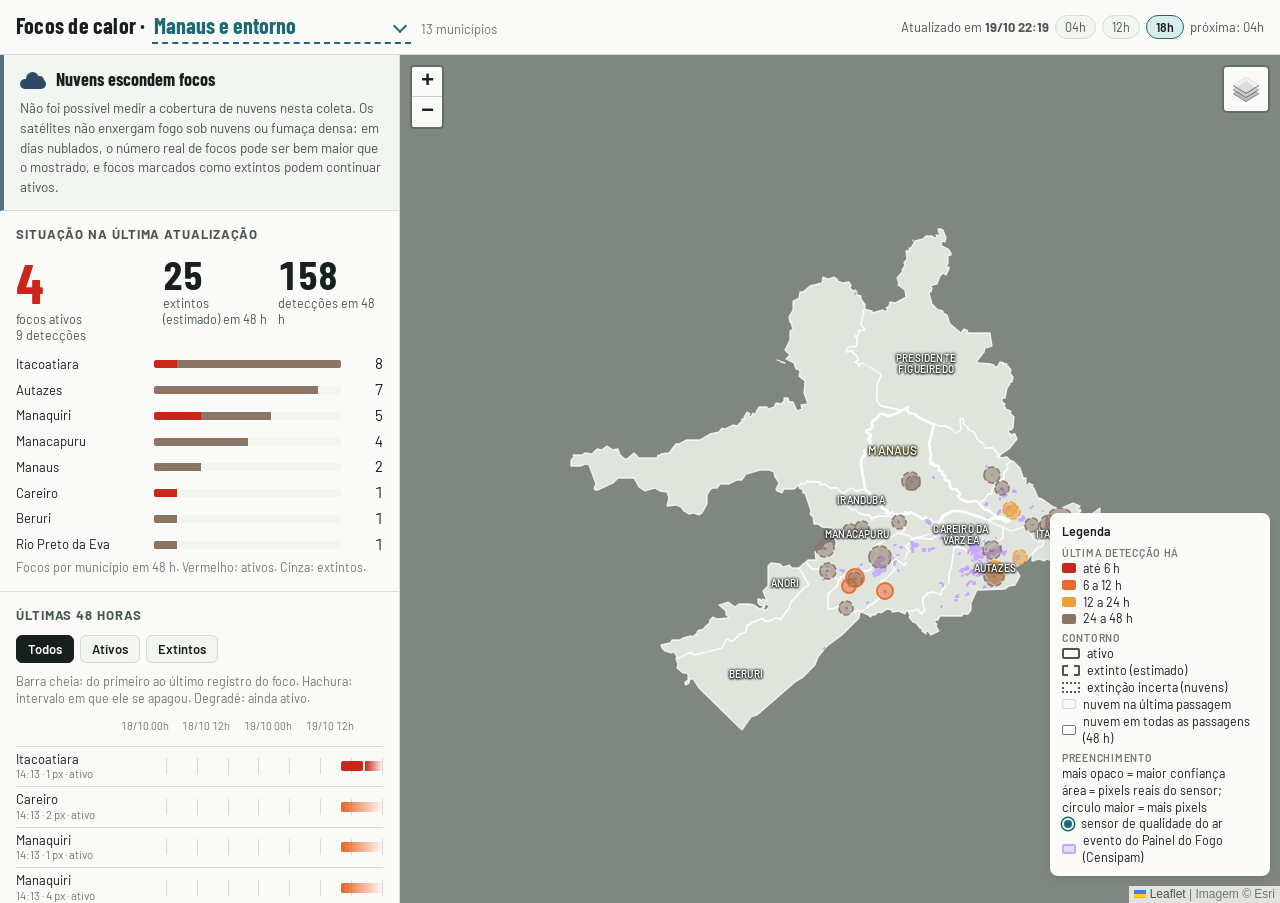
==== commit 16ad984b: "Add files via upload" ====
--- a/docs/index.html
+++ b/docs/index.html
@@ -26,11 +26,13 @@
 
 <main class="painel-app">
   <aside class="lateral">
+    <section class="bloco nuvens" id="nuvens" aria-live="polite" hidden></section>
+
     <section class="bloco" aria-labelledby="t-agora">
       <h2 id="t-agora">Situação na última atualização</h2>
       <div class="contadores">
         <div class="contador principal"><b id="n-ativos">–</b><small>focos ativos<br><span id="n-det-ativas">–</span> detecções</small></div>
-        <div class="contador"><b id="n-extintos">–</b><small>extintos (estimado) em 48 h</small></div>
+        <div class="contador"><b id="n-extintos">–</b><small>extintos (estimado) em 48 h<span class="alerta-nuvem" id="n-extintos-nota"></span></small></div>
         <div class="contador"><b id="n-det">–</b><small>detecções em 48 h</small></div>
       </div>
       <div class="perto" id="perto-sensor" hidden aria-label="Focos ativos perto do sensor"></div>
--- a/docs/style.css
+++ b/docs/style.css
@@ -17,6 +17,7 @@
   --aviso-tinta: #6b4a00;
   --mapa-fundo: #dfe5dd;
   --cens: #6a45c2;
+  --nuv-alto: #2f4a66; --nuv-alto-fundo: #e3ecf5; --nuv-mod: #5b6f84; --nuv-mod-fundo: #edf1f5;
   --sombra: 0 1px 2px rgba(20, 30, 25, .08), 0 4px 14px rgba(20, 30, 25, .08);
   --fonte: "Barlow", "Segoe UI", system-ui, sans-serif;
   --fonte-num: "Barlow Condensed", "Arial Narrow", "Barlow", sans-serif;
@@ -28,7 +29,7 @@
     --chao: #111715; --papel: #19211e; --papel-2: #1f2925; --tinta: #e7ece8; --tinta-2: #a9b5ae;
     --tinta-3: #85918a; --linha: #2e3a35; --acento: #62b8c0; --acento-suave: #1d3538;
     --f0: #ff5a45; --f1: #ff8a4c; --f2: #f5bd5c; --f3: #a89384; --ok: #5cc38a;
-    --aviso-fundo: #3a2f12; --aviso-tinta: #f3d58a; --mapa-fundo: #1c2421; --cens: #c3a6ff;
+    --aviso-fundo: #3a2f12; --aviso-tinta: #f3d58a; --mapa-fundo: #1c2421; --cens: #c3a6ff; --nuv-alto: #b9d3ee; --nuv-alto-fundo: #1d2a38; --nuv-mod: #a9b8c8; --nuv-mod-fundo: #1f262d;
     --sombra: 0 1px 2px rgba(0, 0, 0, .4), 0 6px 18px rgba(0, 0, 0, .35);
   }
 }
@@ -37,7 +38,7 @@
   --chao: #111715; --papel: #19211e; --papel-2: #1f2925; --tinta: #e7ece8; --tinta-2: #a9b5ae;
   --tinta-3: #85918a; --linha: #2e3a35; --acento: #62b8c0; --acento-suave: #1d3538;
   --f0: #ff5a45; --f1: #ff8a4c; --f2: #f5bd5c; --f3: #a89384; --ok: #5cc38a;
-  --aviso-fundo: #3a2f12; --aviso-tinta: #f3d58a; --mapa-fundo: #1c2421; --cens: #c3a6ff;
+  --aviso-fundo: #3a2f12; --aviso-tinta: #f3d58a; --mapa-fundo: #1c2421; --cens: #c3a6ff; --nuv-alto: #b9d3ee; --nuv-alto-fundo: #1d2a38; --nuv-mod: #a9b8c8; --nuv-mod-fundo: #1f262d;
   --sombra: 0 1px 2px rgba(0, 0, 0, .4), 0 6px 18px rgba(0, 0, 0, .35);
 }
 
@@ -264,3 +265,38 @@
 .pop details.campos { margin: -4px 0 10px; font-size: 12.5px; }
 .pop details.campos summary { cursor: pointer; color: var(--acento); }
 .pop details.campos dl { margin-top: 6px; max-height: 180px; overflow: auto; }
+
+/* ---------- aviso de nuvens ---------- */
+.nuv-icone { flex: none; width: 26px; height: 18px; position: relative; display: inline-block; }
+.nuv-icone::before, .nuv-icone::after { content: ""; position: absolute; background: currentColor; border-radius: 999px; }
+.nuv-icone::before { left: 0; right: 0; bottom: 0; height: 10px; }
+.nuv-icone::after { left: 6px; bottom: 4px; width: 13px; height: 13px; box-shadow: 7px 2px 0 -2px currentColor; }
+.bloco.nuvens { gap: 8px; border-left: 4px solid var(--nuv-mod); }
+.bloco.nuvens.nivel-alto { background: var(--nuv-alto-fundo); border-left-color: var(--nuv-alto); }
+.bloco.nuvens.nivel-moderado { background: var(--nuv-mod-fundo); }
+.bloco.nuvens.nivel-sem { background: var(--papel-2); }
+.nuv-cab { display: flex; align-items: center; gap: 10px; color: var(--nuv-alto); }
+.nivel-baixo .nuv-cab { color: var(--tinta-3); }
+.bloco.nuvens h2 { font: 700 18px/1.2 var(--fonte-num); letter-spacing: 0; text-transform: none; color: var(--tinta); }
+.bloco.nuvens p { margin: 0; font-size: 13.5px; color: var(--tinta-2); }
+.bloco.nuvens p b { color: var(--tinta); }
+.nuv-destaque { display: grid; grid-template-columns: auto 1fr; gap: 10px; align-items: center; }
+.nuv-destaque > b { font: 700 46px/1 var(--fonte-num); color: var(--nuv-alto) !important; }
+.nivel-baixo .nuv-destaque > b { color: var(--tinta-2) !important; }
+.nuv-passagens { list-style: none; margin: 0; padding: 0; display: grid; grid-template-columns: 1fr 1fr; gap: 2px 14px; font-size: 12.5px; }
+.nuv-passagens li { display: flex; justify-content: space-between; border-top: 1px solid var(--linha); padding: 3px 0; color: var(--tinta-2); }
+.nuv-passagens b { font: 600 15px var(--fonte-num); color: var(--tinta); }
+.nuv-serie { display: flex; align-items: flex-end; gap: 2px; height: 42px; border-bottom: 1px solid var(--linha); }
+.nuv-serie i { flex: 1; background: var(--nuv-mod); border-radius: 2px 2px 0 0; min-width: 3px; opacity: .85; }
+.nivel-alto .nuv-serie i { background: var(--nuv-alto); }
+.nuv-eixo { display: flex; justify-content: space-between; gap: 6px; font-size: 10.5px; color: var(--tinta-3); }
+.nuv-eixo span:nth-child(2) { text-align: center; }
+.alerta-nuvem { display: block; color: var(--nuv-alto); font-weight: 600; font-size: 11.5px; }
+.faixa-nuvens { display: flex; align-items: center; gap: 10px; max-width: 330px; padding: 8px 12px; border-radius: 8px;
+  background: #2f4a66; color: #f1f6fb; font: 13px/1.35 var(--fonte); box-shadow: var(--sombra); }
+.faixa-nuvens.nivel-moderado { background: #4d6075; }
+.faixa-nuvens b { color: #fff; }
+.legenda .borda.pontilhada { border-style: dotted; }
+.amostra-nuvem { display: inline-block; width: 14px; height: 10px; border-radius: 2px; background: rgba(240,244,250,.55); border: 1px solid var(--linha); }
+.amostra-nuvem.cega { background: rgba(250,252,255,.95); border-color: var(--tinta-3); }
+@media (max-width: 820px) { .faixa-nuvens { max-width: 220px; font-size: 12px; } }
